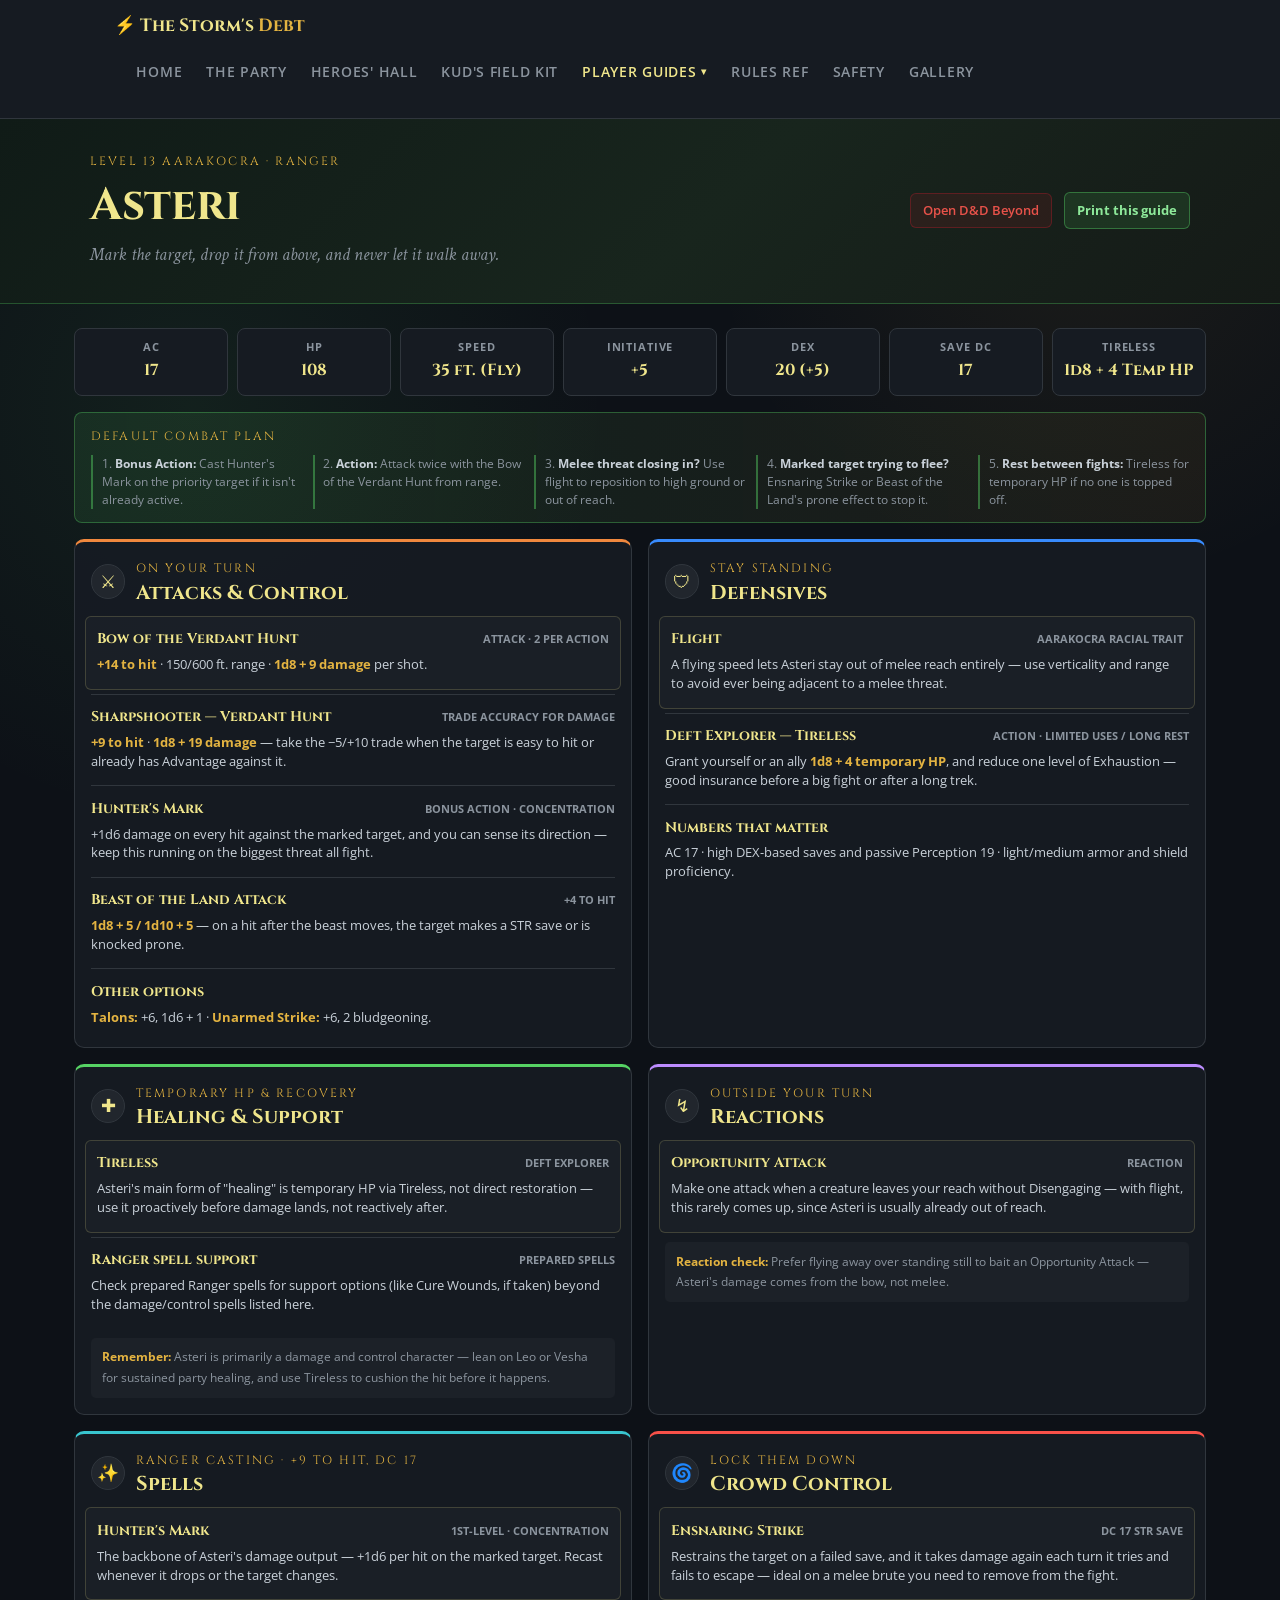
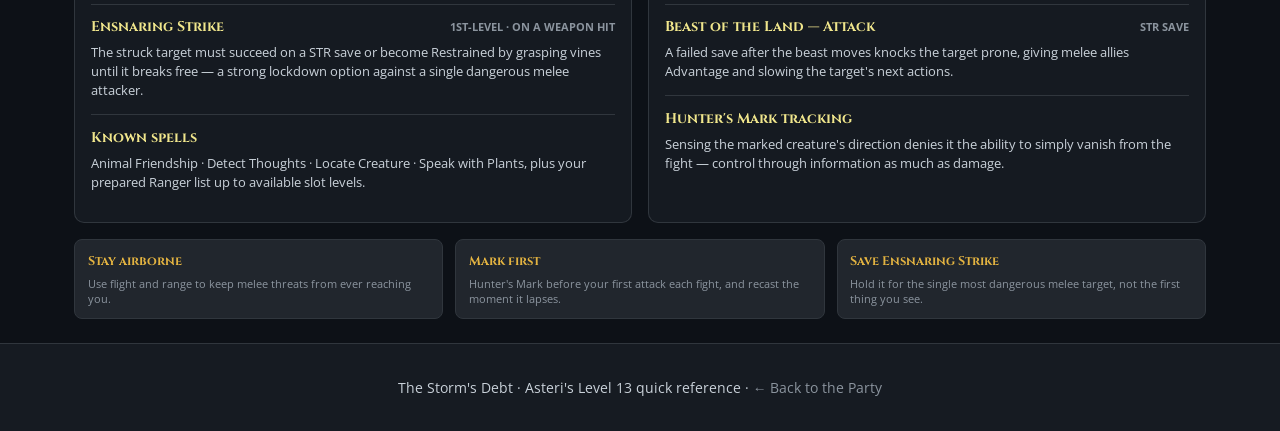
==== asteri.html @ c81b8423 "Add battle guides for Jack, Marlo, Leo, Vesha, and Asteri Adds five new player battle guides matchin" ====
<!DOCTYPE html>
<html lang="en">
<head>
  <meta charset="UTF-8" />
  <meta name="viewport" content="width=device-width, initial-scale=1.0" />
  <title>Asteri's Battle Guide — The Storm's Debt</title>
  <link rel="stylesheet" href="style.css" />
</head>
<body class="ability-page">

<nav class="site-nav">
  <div class="nav-inner">
    <a href="index.html" class="nav-brand">⚡ The Storm's <span>Debt</span></a>
    <ul class="nav-links">
      <li><a href="index.html">Home</a></li>
      <li><a href="party.html">The Party</a></li>
      <li><a href="bastion.html">Heroes' Hall</a></li>
      <li><a href="kud.html">Kud's Field Kit</a></li>
      <li class="nav-dropdown">
        <a href="party.html" class="nav-dropdown-toggle active">Player Guides <span class="nav-dropdown-caret" aria-hidden="true">&#9662;</span></a>
        <ul class="nav-dropdown-menu">
        <li><a href="kaelen.html">Kaelen</a></li>
        <li><a href="leo.html">Leo</a></li>
        <li><a href="asteri.html" class="active">Asteri</a></li>
        <li><a href="jack.html">Jack</a></li>
        <li><a href="marlo.html">Marlo</a></li>
        <li><a href="vesha.html">Vesha</a></li>
        </ul>
      </li>
      <li><a href="rules.html">Rules Ref</a></li>
      <li><a href="safety.html">Safety</a></li>
      <li><a href="gallery.html">Gallery</a></li>
    </ul>
  </div>
</nav>

<header class="kaelen-header">
  <div class="kaelen-header-inner">
    <div>
      <p class="section-label">Level 13 Aarakocra · Ranger</p>
      <h1>Asteri</h1>
      <p class="kaelen-tagline">Mark the target, drop it from above, and never let it walk away.</p>
    </div>
    <div class="kaelen-header-actions">
      <a class="ddb-link" href="https://www.dndbeyond.com/characters/110122869" target="_blank" rel="noopener">Open D&amp;D Beyond</a>
      <button class="print-button" type="button" onclick="window.print()">Print this guide</button>
    </div>
  </div>
</header>

<main class="ability-sheet">
  <section class="stat-strip" aria-label="Asteri's key statistics">
    <div><span>AC</span><strong>17</strong></div>
    <div><span>HP</span><strong>108</strong></div>
    <div><span>Speed</span><strong>35 ft. (Fly)</strong></div>
    <div><span>Initiative</span><strong>+5</strong></div>
    <div><span>DEX</span><strong>20 (+5)</strong></div>
    <div><span>Save DC</span><strong>17</strong></div>
    <div><span>Tireless</span><strong>1d8 + 4 Temp HP</strong></div>
  </section>

  <section class="turn-card">
    <p class="section-label">Default combat plan</p>
    <ol class="turn-flow">
      <li><strong>Bonus Action:</strong> Cast Hunter's Mark on the priority target if it isn't already active.</li>
      <li><strong>Action:</strong> Attack twice with the Bow of the Verdant Hunt from range.</li>
      <li><strong>Melee threat closing in?</strong> Use flight to reposition to high ground or out of reach.</li>
      <li><strong>Marked target trying to flee?</strong> Ensnaring Strike or Beast of the Land's prone effect to stop it.</li>
      <li><strong>Rest between fights:</strong> Tireless for temporary HP if no one is topped off.</li>
    </ol>
  </section>

  <div class="ability-grid">
    <section class="ability-panel ability-attacks">
      <div class="ability-heading">
        <span class="ability-icon" aria-hidden="true">⚔</span>
        <div><p class="section-label">On your turn</p><h2>Attacks &amp; Control</h2></div>
      </div>

      <article class="ability-item ability-featured">
        <div class="ability-name"><strong>Bow of the Verdant Hunt</strong><span>Attack · 2 per action</span></div>
        <p><strong>+14 to hit</strong> · 150/600 ft. range · <strong>1d8 + 9 damage</strong> per shot.</p>
      </article>

      <article class="ability-item">
        <div class="ability-name"><strong>Sharpshooter — Verdant Hunt</strong><span>Trade accuracy for damage</span></div>
        <p><strong>+9 to hit</strong> · <strong>1d8 + 19 damage</strong> — take the −5/+10 trade when the target is easy to hit or already has Advantage against it.</p>
      </article>

      <article class="ability-item">
        <div class="ability-name"><strong>Hunter's Mark</strong><span>Bonus Action · Concentration</span></div>
        <p>+1d6 damage on every hit against the marked target, and you can sense its direction — keep this running on the biggest threat all fight.</p>
      </article>

      <article class="ability-item">
        <div class="ability-name"><strong>Beast of the Land Attack</strong><span>+4 to hit</span></div>
        <p><strong>1d8 + 5 / 1d10 + 5</strong> — on a hit after the beast moves, the target makes a STR save or is knocked prone.</p>
      </article>

      <article class="ability-item compact">
        <div class="ability-name"><strong>Other options</strong></div>
        <p><strong>Talons:</strong> +6, 1d6 + 1 · <strong>Unarmed Strike:</strong> +6, 2 bludgeoning.</p>
      </article>
    </section>

    <section class="ability-panel ability-defenses">
      <div class="ability-heading">
        <span class="ability-icon" aria-hidden="true">🛡</span>
        <div><p class="section-label">Stay standing</p><h2>Defensives</h2></div>
      </div>

      <article class="ability-item ability-featured">
        <div class="ability-name"><strong>Flight</strong><span>Aarakocra racial trait</span></div>
        <p>A flying speed lets Asteri stay out of melee reach entirely — use verticality and range to avoid ever being adjacent to a melee threat.</p>
      </article>

      <article class="ability-item">
        <div class="ability-name"><strong>Deft Explorer — Tireless</strong><span>Action · Limited uses / Long Rest</span></div>
        <p>Grant yourself or an ally <strong>1d8 + 4 temporary HP</strong>, and reduce one level of Exhaustion — good insurance before a big fight or after a long trek.</p>
      </article>

      <article class="ability-item compact">
        <div class="ability-name"><strong>Numbers that matter</strong></div>
        <p>AC 17 · high DEX-based saves and passive Perception 19 · light/medium armor and shield proficiency.</p>
      </article>
    </section>

    <section class="ability-panel ability-healing">
      <div class="ability-heading">
        <span class="ability-icon" aria-hidden="true">✚</span>
        <div><p class="section-label">Temporary HP &amp; recovery</p><h2>Healing &amp; Support</h2></div>
      </div>

      <article class="ability-item ability-featured">
        <div class="ability-name"><strong>Tireless</strong><span>Deft Explorer</span></div>
        <p>Asteri's main form of "healing" is temporary HP via Tireless, not direct restoration — use it proactively before damage lands, not reactively after.</p>
      </article>

      <article class="ability-item">
        <div class="ability-name"><strong>Ranger spell support</strong><span>Prepared spells</span></div>
        <p>Check prepared Ranger spells for support options (like Cure Wounds, if taken) beyond the damage/control spells listed here.</p>
      </article>

      <p class="panel-reminder"><strong>Remember:</strong> Asteri is primarily a damage and control character — lean on Leo or Vesha for sustained party healing, and use Tireless to cushion the hit before it happens.</p>
    </section>

    <section class="ability-panel ability-reactions">
      <div class="ability-heading">
        <span class="ability-icon" aria-hidden="true">↯</span>
        <div><p class="section-label">Outside your turn</p><h2>Reactions</h2></div>
      </div>

      <article class="ability-item ability-featured">
        <div class="ability-name"><strong>Opportunity Attack</strong><span>Reaction</span></div>
        <p>Make one attack when a creature leaves your reach without Disengaging — with flight, this rarely comes up, since Asteri is usually already out of reach.</p>
      </article>

      <p class="panel-reminder"><strong>Reaction check:</strong> Prefer flying away over standing still to bait an Opportunity Attack — Asteri's damage comes from the bow, not melee.</p>
    </section>

    <section class="ability-panel ability-spells">
      <div class="ability-heading">
        <span class="ability-icon" aria-hidden="true">✨</span>
        <div><p class="section-label">Ranger casting · +9 to hit, DC 17</p><h2>Spells</h2></div>
      </div>

      <article class="ability-item ability-featured">
        <div class="ability-name"><strong>Hunter's Mark</strong><span>1st-level · Concentration</span></div>
        <p>The backbone of Asteri's damage output — +1d6 per hit on the marked target. Recast whenever it drops or the target changes.</p>
      </article>

      <article class="ability-item">
        <div class="ability-name"><strong>Ensnaring Strike</strong><span>1st-level · On a weapon hit</span></div>
        <p>The struck target must succeed on a STR save or become Restrained by grasping vines until it breaks free — a strong lockdown option against a single dangerous melee attacker.</p>
      </article>

      <article class="ability-item">
        <div class="ability-name"><strong>Known spells</strong></div>
        <p>Animal Friendship · Detect Thoughts · Locate Creature · Speak with Plants, plus your prepared Ranger list up to available slot levels.</p>
      </article>
    </section>

    <section class="ability-panel ability-cc">
      <div class="ability-heading">
        <span class="ability-icon" aria-hidden="true">🌀</span>
        <div><p class="section-label">Lock them down</p><h2>Crowd Control</h2></div>
      </div>

      <article class="ability-item ability-featured">
        <div class="ability-name"><strong>Ensnaring Strike</strong><span>DC 17 STR save</span></div>
        <p>Restrains the target on a failed save, and it takes damage again each turn it tries and fails to escape — ideal on a melee brute you need to remove from the fight.</p>
      </article>

      <article class="ability-item">
        <div class="ability-name"><strong>Beast of the Land — Attack</strong><span>STR save</span></div>
        <p>A failed save after the beast moves knocks the target prone, giving melee allies Advantage and slowing the target's next actions.</p>
      </article>

      <article class="ability-item compact">
        <div class="ability-name"><strong>Hunter's Mark tracking</strong></div>
        <p>Sensing the marked creature's direction denies it the ability to simply vanish from the fight — control through information as much as damage.</p>
      </article>
    </section>
  </div>

  <section class="quick-reminders">
    <div><strong>Stay airborne</strong><span>Use flight and range to keep melee threats from ever reaching you.</span></div>
    <div><strong>Mark first</strong><span>Hunter's Mark before your first attack each fight, and recast the moment it lapses.</span></div>
    <div><strong>Save Ensnaring Strike</strong><span>Hold it for the single most dangerous melee target, not the first thing you see.</span></div>
  </section>
</main>

<footer class="site-footer">
  <p>The Storm's Debt · Asteri's Level 13 quick reference · <a href="party.html">← Back to the Party</a></p>
</footer>

</body>
</html>
---- style.css ----
/* The Storm's Debt — Player Site Styles */

@import url('https://fonts.googleapis.com/css2?family=Cinzel:wght@400;600;700&family=Crimson+Text:ital,wght@0,400;0,600;1,400&family=Open+Sans:wght@400;600&display=swap');

:root {
  --bg:         #0d1117;
  --surface:    #161b22;
  --card:       #21262d;
  --border:     #30363d;
  --text:       #c9d1d9;
  --text-muted: #8b949e;
  --accent:     #388bfd;
  --gold:       #e3b341;
  --lightning:  #f0e68c;
  --danger:     #f85149;
  --success:    #56d364;
  --radius:     8px;
}

*, *::before, *::after { box-sizing: border-box; margin: 0; padding: 0; }

html { scroll-behavior: smooth; }

body {
  background: var(--bg);
  color: var(--text);
  font-family: 'Open Sans', sans-serif;
  font-size: 16px;
  line-height: 1.7;
  min-height: 100vh;
}

/* ── Typography ───────────────────────────────────────────────── */
h1, h2, h3, h4 {
  font-family: 'Cinzel', serif;
  line-height: 1.2;
  color: var(--lightning);
}

h1 { font-size: clamp(1.8rem, 4vw, 2.8rem); }
h2 { font-size: clamp(1.3rem, 3vw, 1.9rem); margin-bottom: .5rem; }
h3 { font-size: 1.2rem; color: var(--gold); }
h4 { font-size: 1rem; color: var(--accent); }

p { margin-bottom: 1rem; color: var(--text); }
p:last-child { margin-bottom: 0; }

a { color: var(--accent); text-decoration: none; transition: color .2s; }
a:hover { color: var(--lightning); }

strong { color: var(--gold); }
em { font-family: 'Crimson Text', serif; font-style: italic; color: var(--text-muted); }

ul, ol { padding-left: 1.4rem; margin-bottom: 1rem; }
li { margin-bottom: .3rem; }

hr {
  border: none;
  border-top: 1px solid var(--border);
  margin: 2rem 0;
}

/* ── Navigation ───────────────────────────────────────────────── */
.site-nav {
  background: var(--surface);
  border-bottom: 1px solid var(--border);
  position: sticky;
  top: 0;
  z-index: 100;
}

.nav-inner {
  max-width: 1100px;
  margin: 0 auto;
  padding: .75rem 1.5rem;
  display: flex;
  align-items: center;
  justify-content: space-between;
  gap: 1rem;
  flex-wrap: wrap;
}

.nav-brand {
  font-family: 'Cinzel', serif;
  font-size: 1.1rem;
  font-weight: 700;
  color: var(--lightning);
  white-space: nowrap;
}

.nav-brand span { color: var(--gold); }

.nav-links {
  display: flex;
  gap: 1.5rem;
  list-style: none;
  flex-wrap: wrap;
}

.nav-links a {
  color: var(--text-muted);
  font-size: .9rem;
  font-weight: 600;
  text-transform: uppercase;
  letter-spacing: .05em;
  transition: color .2s;
}

.nav-links a:hover,
.nav-links a.active { color: var(--lightning); }

.nav-dropdown {
  position: relative;
}

.nav-dropdown-toggle {
  display: inline-flex;
  align-items: center;
  gap: .3rem;
  background: none;
  border: none;
  cursor: pointer;
  font: inherit;
  color: var(--text-muted);
  font-size: .9rem;
  font-weight: 600;
  text-transform: uppercase;
  letter-spacing: .05em;
  padding: 0;
  transition: color .2s;
}

.nav-dropdown-toggle:hover,
.nav-dropdown-toggle.active,
.nav-dropdown:hover .nav-dropdown-toggle,
.nav-dropdown:focus-within .nav-dropdown-toggle { color: var(--lightning); }

.nav-dropdown-caret {
  font-size: .65rem;
  transition: transform .2s;
}

.nav-dropdown:hover .nav-dropdown-caret,
.nav-dropdown:focus-within .nav-dropdown-caret { transform: rotate(180deg); }

.nav-dropdown-menu {
  position: absolute;
  top: 100%;
  left: 0;
  margin-top: .6rem;
  min-width: 160px;
  background: var(--card);
  border: 1px solid var(--border);
  border-radius: var(--radius);
  box-shadow: 0 8px 24px rgba(0,0,0,.35);
  list-style: none;
  padding: .4rem;
  opacity: 0;
  visibility: hidden;
  transform: translateY(-4px);
  transition: opacity .15s, transform .15s, visibility .15s;
  z-index: 200;
}

.nav-dropdown:hover .nav-dropdown-menu,
.nav-dropdown:focus-within .nav-dropdown-menu {
  opacity: 1;
  visibility: visible;
  transform: translateY(0);
}

.nav-dropdown-menu li { margin: 0; }

.nav-dropdown-menu a {
  display: block;
  padding: .4rem .6rem;
  border-radius: 6px;
  font-size: .82rem;
  font-weight: 600;
  text-transform: none;
  letter-spacing: normal;
  white-space: nowrap;
  color: var(--text-muted);
}

.nav-dropdown-menu a:hover,
.nav-dropdown-menu a.active {
  background: rgba(240,230,140,.08);
  color: var(--lightning);
}

/* ── Hero Banner ──────────────────────────────────────────────── */
.hero {
  background: linear-gradient(160deg, #0a0e14 0%, #0d1a2e 50%, #0a0e14 100%);
  border-bottom: 1px solid var(--border);
  padding: 4rem 1.5rem;
  text-align: center;
  position: relative;
  overflow: hidden;
}

.hero::before {
  content: '';
  position: absolute;
  inset: 0;
  background:
    radial-gradient(ellipse 60% 40% at 50% 0%, rgba(56,139,253,.12) 0%, transparent 70%),
    radial-gradient(ellipse 30% 20% at 70% 30%, rgba(240,230,140,.06) 0%, transparent 60%);
  pointer-events: none;
}

.hero-eyebrow {
  font-family: 'Cinzel', serif;
  font-size: .8rem;
  letter-spacing: .2em;
  text-transform: uppercase;
  color: var(--gold);
  margin-bottom: .75rem;
}

.hero h1 { margin-bottom: 1rem; }

.hero-sub {
  font-family: 'Crimson Text', serif;
  font-size: 1.25rem;
  color: var(--text-muted);
  max-width: 600px;
  margin: 0 auto 1.5rem;
  font-style: italic;
}

.hero-tag {
  display: inline-block;
  background: rgba(56,139,253,.15);
  border: 1px solid rgba(56,139,253,.35);
  border-radius: 20px;
  padding: .3rem .9rem;
  font-size: .85rem;
  color: var(--accent);
  font-weight: 600;
  margin: .25rem;
}

/* ── Page Header (non-home pages) ─────────────────────────────── */
.page-header {
  background: var(--surface);
  border-bottom: 1px solid var(--border);
  padding: 2.5rem 1.5rem;
  text-align: center;
}

.page-header h1 { margin-bottom: .5rem; }
.page-header p { color: var(--text-muted); font-style: italic; font-family: 'Crimson Text', serif; font-size: 1.1rem; }

/* ── Layout ───────────────────────────────────────────────────── */
.container {
  max-width: 1100px;
  margin: 0 auto;
  padding: 3rem 1.5rem;
}

.section { margin-bottom: 3.5rem; }
.section-label {
  font-family: 'Cinzel', serif;
  font-size: .75rem;
  letter-spacing: .18em;
  text-transform: uppercase;
  color: var(--gold);
  margin-bottom: .5rem;
}

.grid-2 { display: grid; grid-template-columns: repeat(auto-fit, minmax(280px, 1fr)); gap: 1.25rem; }
.grid-3 { display: grid; grid-template-columns: repeat(auto-fit, minmax(220px, 1fr)); gap: 1.25rem; }

/* ── Cards ────────────────────────────────────────────────────── */
.card {
  background: var(--card);
  border: 1px solid var(--border);
  border-radius: var(--radius);
  padding: 1.5rem;
  transition: border-color .2s, transform .15s;
}

.card:hover {
  border-color: var(--accent);
  transform: translateY(-2px);
}

.card-title {
  font-family: 'Cinzel', serif;
  font-size: 1.1rem;
  color: var(--lightning);
  margin-bottom: .25rem;
}

.card-sub {
  font-size: .85rem;
  color: var(--gold);
  margin-bottom: .75rem;
  font-weight: 600;
}

.card-meta {
  font-size: .8rem;
  color: var(--text-muted);
}

/* ── Character Cards ──────────────────────────────────────────── */
.char-card {
  background: var(--card);
  border: 1px solid var(--border);
  border-radius: var(--radius);
  padding: 1.25rem 1.5rem;
  transition: border-color .2s;
}

.char-card:hover { border-color: var(--gold); }

.char-name {
  font-family: 'Cinzel', serif;
  font-size: 1.15rem;
  color: var(--lightning);
}

.char-class {
  font-size: .9rem;
  color: var(--accent);
  font-weight: 600;
  margin-bottom: .5rem;
}

.char-race {
  font-size: .85rem;
  color: var(--gold);
  margin-bottom: .75rem;
}

.char-player {
  font-size: .8rem;
  color: var(--text-muted);
  text-transform: uppercase;
  letter-spacing: .05em;
}

.badge {
  display: inline-block;
  background: rgba(227,179,65,.15);
  border: 1px solid rgba(227,179,65,.3);
  border-radius: 4px;
  padding: .1rem .5rem;
  font-size: .75rem;
  color: var(--gold);
  font-weight: 600;
  margin-right: .25rem;
}

.badge-blue {
  background: rgba(56,139,253,.15);
  border-color: rgba(56,139,253,.3);
  color: var(--accent);
}

.badge-green {
  background: rgba(86,211,100,.12);
  border-color: rgba(86,211,100,.3);
  color: var(--success);
}

/* ── Tables ───────────────────────────────────────────────────── */
.table-wrap { overflow-x: auto; margin: 1rem 0; border-radius: var(--radius); border: 1px solid var(--border); }

table {
  width: 100%;
  border-collapse: collapse;
  font-size: .9rem;
}

thead { background: var(--surface); }

th {
  text-align: left;
  padding: .75rem 1rem;
  font-family: 'Cinzel', serif;
  font-size: .8rem;
  font-weight: 600;
  color: var(--gold);
  letter-spacing: .06em;
  text-transform: uppercase;
  border-bottom: 1px solid var(--border);
  white-space: nowrap;
}

td {
  padding: .7rem 1rem;
  border-bottom: 1px solid rgba(48,54,61,.6);
  vertical-align: top;
}

tr:last-child td { border-bottom: none; }
tr:hover td { background: rgba(255,255,255,.02); }

/* ── Callouts ─────────────────────────────────────────────────── */
.callout {
  border-radius: var(--radius);
  padding: 1rem 1.25rem;
  margin: 1.25rem 0;
  border-left: 3px solid;
}

.callout-info {
  background: rgba(56,139,253,.08);
  border-color: var(--accent);
}

.callout-warn {
  background: rgba(240,230,140,.07);
  border-color: var(--lightning);
}

.callout-danger {
  background: rgba(248,81,73,.08);
  border-color: var(--danger);
}

.callout-success {
  background: rgba(86,211,100,.08);
  border-color: var(--success);
}

.callout-title {
  font-family: 'Cinzel', serif;
  font-size: .85rem;
  font-weight: 700;
  text-transform: uppercase;
  letter-spacing: .08em;
  margin-bottom: .4rem;
}

/* ── Facility Grid ────────────────────────────────────────────── */
.facility-card {
  background: var(--card);
  border: 1px solid var(--border);
  border-radius: var(--radius);
  padding: 1rem 1.25rem;
}

.facility-name {
  font-family: 'Cinzel', serif;
  font-size: 1rem;
  color: var(--lightning);
  margin-bottom: .2rem;
}

.facility-steward {
  font-size: .8rem;
  color: var(--gold);
  margin-bottom: .5rem;
}

.facility-desc {
  font-size: .875rem;
  color: var(--text-muted);
  line-height: 1.5;
}

/* ── Quote Block ──────────────────────────────────────────────── */
blockquote {
  background: var(--surface);
  border-left: 3px solid var(--gold);
  border-radius: 0 var(--radius) var(--radius) 0;
  padding: 1rem 1.25rem;
  margin: 1.25rem 0;
  font-family: 'Crimson Text', serif;
  font-size: 1.1rem;
  font-style: italic;
  color: var(--text-muted);
}

/* ── Footer ───────────────────────────────────────────────────── */
.site-footer {
  background: var(--surface);
  border-top: 1px solid var(--border);
  text-align: center;
  padding: 2rem 1.5rem;
  font-size: .85rem;
  color: var(--text-muted);
}

.site-footer a { color: var(--text-muted); }
.site-footer a:hover { color: var(--accent); }

/* ── D&D Beyond Link ──────────────────────────────────────────── */
.ddb-link {
  display: inline-flex;
  align-items: center;
  gap: .35rem;
  margin-top: .85rem;
  padding: .35rem .75rem;
  background: rgba(190,30,45,.12);
  border: 1px solid rgba(190,30,45,.35);
  border-radius: 6px;
  font-size: .8rem;
  font-weight: 600;
  color: #e8524a;
  text-decoration: none;
  transition: background .2s, border-color .2s, color .2s;
}

.ddb-link:hover {
  background: rgba(190,30,45,.22);
  border-color: rgba(190,30,45,.6);
  color: #f0756e;
}

.ddb-icon {
  width: 16px;
  height: 16px;
  object-fit: contain;
  flex-shrink: 0;
  image-rendering: auto;
}

.character-guide-link {
  color: var(--lightning);
  background: rgba(240,230,140,.08);
  border-color: rgba(240,230,140,.35);
}

/* ── Kaelen Ability Guide ────────────────────────────────────── */
.ability-page {
  background:
    radial-gradient(circle at 15% 20%, rgba(86,211,100,.08), transparent 26rem),
    radial-gradient(circle at 85% 10%, rgba(227,179,65,.07), transparent 24rem),
    var(--bg);
}

.kaelen-header {
  border-bottom: 1px solid rgba(86,211,100,.3);
  background: linear-gradient(135deg, #101b17, #18251d 55%, #151a17);
  padding: 2rem 1.5rem;
}

.kaelen-header-inner {
  max-width: 1100px;
  margin: 0 auto;
  display: flex;
  align-items: center;
  justify-content: space-between;
  gap: 1.5rem;
}

.kaelen-tagline {
  color: var(--text-muted);
  font-family: 'Crimson Text', serif;
  font-size: 1.15rem;
  font-style: italic;
  margin: .4rem 0 0;
}

.kaelen-header-actions {
  display: flex;
  align-items: center;
  justify-content: flex-end;
  gap: .75rem;
  flex-wrap: wrap;
}

.kaelen-header-actions .ddb-link { margin-top: 0; }

.print-button {
  background: rgba(86,211,100,.12);
  border: 1px solid rgba(86,211,100,.4);
  border-radius: 6px;
  color: #8ee99a;
  cursor: pointer;
  font: inherit;
  font-size: .8rem;
  font-weight: 700;
  padding: .42rem .75rem;
}

.print-button:hover {
  border-color: var(--success);
  color: #b2f5ba;
}

.ability-sheet {
  max-width: 1180px;
  margin: 0 auto;
  padding: 1.5rem;
}

.stat-strip {
  display: grid;
  grid-template-columns: repeat(7, 1fr);
  gap: .55rem;
  margin-bottom: 1rem;
}

.stat-strip div {
  background: var(--surface);
  border: 1px solid var(--border);
  border-radius: var(--radius);
  padding: .65rem .5rem;
  text-align: center;
}

.stat-strip span {
  display: block;
  color: var(--text-muted);
  font-size: .66rem;
  font-weight: 700;
  letter-spacing: .08em;
  text-transform: uppercase;
}

.stat-strip strong {
  display: block;
  color: var(--lightning);
  font-family: 'Cinzel', serif;
  font-size: 1rem;
}

.turn-card {
  background: linear-gradient(90deg, rgba(86,211,100,.1), rgba(227,179,65,.06));
  border: 1px solid rgba(86,211,100,.35);
  border-radius: var(--radius);
  margin-bottom: 1rem;
  padding: .85rem 1rem;
}

.turn-flow {
  display: grid;
  grid-template-columns: repeat(5, 1fr);
  gap: .65rem;
  list-style-position: inside;
  margin: 0;
  padding: 0;
}

.turn-flow li {
  border-left: 2px solid rgba(86,211,100,.45);
  color: var(--text-muted);
  font-size: .78rem;
  line-height: 1.45;
  margin: 0;
  padding-left: .55rem;
}

.turn-flow strong { color: var(--text); }

.ability-grid {
  display: grid;
  grid-template-columns: repeat(2, minmax(0, 1fr));
  gap: 1rem;
}

.ability-panel {
  background: rgba(22,27,34,.94);
  border: 1px solid var(--border);
  border-radius: 10px;
  padding: 1rem;
  break-inside: avoid;
}

.ability-attacks { border-top: 3px solid #f0883e; }
.ability-defenses { border-top: 3px solid var(--accent); }
.ability-healing { border-top: 3px solid var(--success); }
.ability-reactions { border-top: 3px solid #bc8cff; }
.ability-spells { border-top: 3px solid #39c5cf; }
.ability-cc { border-top: 3px solid var(--danger); }

.ability-heading {
  display: flex;
  align-items: center;
  gap: .65rem;
  margin-bottom: .7rem;
}

.ability-heading .section-label { margin-bottom: .12rem; }
.ability-heading h2 { font-size: 1.25rem; margin: 0; }

.ability-icon {
  display: grid;
  place-items: center;
  width: 2.15rem;
  height: 2.15rem;
  border: 1px solid var(--border);
  border-radius: 50%;
  background: var(--card);
  color: var(--lightning);
  font-size: 1.1rem;
  flex: 0 0 auto;
}

.ability-item {
  border-top: 1px solid var(--border);
  padding: .65rem 0;
}

.ability-item:first-of-type { border-top: 0; }

.ability-item p {
  font-size: .8rem;
  line-height: 1.48;
  margin-bottom: .25rem;
}

.ability-item.compact { padding-bottom: 0; }

.ability-featured {
  background: rgba(255,255,255,.025);
  border: 1px solid rgba(240,230,140,.18) !important;
  border-radius: 6px;
  margin: 0 -.35rem .25rem;
  padding: .65rem;
}

.ability-name {
  display: flex;
  align-items: baseline;
  justify-content: space-between;
  gap: .75rem;
  margin-bottom: .25rem;
}

.ability-name strong {
  color: var(--lightning);
  font-family: 'Cinzel', serif;
  font-size: .88rem;
}

.ability-name span {
  color: var(--text-muted);
  font-size: .68rem;
  font-weight: 700;
  text-align: right;
  text-transform: uppercase;
}

.ability-note {
  color: var(--text-muted);
  font-size: .73rem !important;
}

.choice-grid {
  display: grid;
  grid-template-columns: repeat(2, minmax(0, 1fr));
  gap: .3rem .75rem;
  color: var(--text-muted);
  font-size: .72rem;
  line-height: 1.4;
}

.choice-grid b { color: var(--gold); }

.panel-reminder {
  background: rgba(255,255,255,.03);
  border-radius: 5px;
  color: var(--text-muted);
  font-size: .75rem;
  margin-top: .6rem;
  padding: .6rem .7rem;
}

.quick-reminders {
  display: grid;
  grid-template-columns: repeat(3, 1fr);
  gap: .75rem;
  margin-top: 1rem;
}

.quick-reminders div {
  background: var(--card);
  border: 1px solid var(--border);
  border-radius: var(--radius);
  padding: .7rem .8rem;
}

.quick-reminders strong {
  display: block;
  font-family: 'Cinzel', serif;
  font-size: .78rem;
}

.quick-reminders span {
  color: var(--text-muted);
  display: block;
  font-size: .7rem;
  line-height: 1.4;
  margin-top: .2rem;
}

@media (max-width: 850px) {
  .kaelen-header-inner { align-items: flex-start; flex-direction: column; }
  .kaelen-header-actions { justify-content: flex-start; }
  .stat-strip { grid-template-columns: repeat(4, 1fr); }
  .turn-flow { grid-template-columns: 1fr; }
  .ability-grid { grid-template-columns: 1fr; }
}

@media (max-width: 500px) {
  .stat-strip { grid-template-columns: repeat(2, 1fr); }
  .choice-grid, .quick-reminders { grid-template-columns: 1fr; }
}

@media print {
  @page { size: landscape; margin: .2in; }
  .ability-page { background: #fff; color: #111; font-size: 8px; }
  .ability-page .site-nav,
  .ability-page .site-footer,
  .kaelen-header-actions { display: none; }
  .kaelen-header {
    background: none;
    border-color: #888;
    padding: 0 0 .06in;
  }
  .kaelen-header h1 { font-size: 18px; }
  .kaelen-tagline { display: none; }
  .kaelen-header h1,
  .ability-page h2,
  .ability-page strong,
  .ability-name strong { color: #111; }
  .kaelen-tagline,
  .ability-page p,
  .turn-flow li,
  .ability-note,
  .panel-reminder,
  .quick-reminders span { color: #333; }
  .ability-sheet { max-width: none; padding: .06in 0 0; }
  .stat-strip { gap: .035in; margin-bottom: .045in; }
  .stat-strip div { background: none; border-color: #aaa; padding: .025in; }
  .stat-strip span { color: #444; }
  .stat-strip strong { color: #111; font-size: 8px; }
  .turn-card { background: none; border-color: #777; margin-bottom: .045in; padding: .035in; }
  .turn-flow { gap: .035in; }
  .turn-flow li { color: #222; font-size: 6.2px; line-height: 1.2; }
  .ability-grid { grid-template-columns: repeat(4, minmax(0, 1fr)); gap: .045in; }
  .ability-panel { background: none; border-color: #777; padding: .045in; }
  .ability-heading { margin-bottom: .015in; }
  .ability-heading h2 { font-size: 9px; }
  .ability-icon { display: none; }
  .ability-item { border-color: #bbb; padding: .02in 0; }
  .ability-featured { background: none; border-color: #999 !important; padding: .025in; }
  .ability-item p { color: #222; font-size: 6.2px; line-height: 1.18; margin-bottom: .012in; }
  .ability-name { gap: .03in; margin-bottom: .01in; }
  .ability-name strong { font-size: 6.8px; }
  .ability-name span, .choice-grid, .panel-reminder { color: #333; font-size: 5.7px; line-height: 1.18; }
  .choice-grid { grid-template-columns: 1fr; gap: .01in; }
  .panel-reminder { margin-top: .025in; padding: .025in; }
  .quick-reminders { gap: .035in; margin-top: .04in; }
  .quick-reminders div { background: none; border-color: #999; padding: .025in; }
  .quick-reminders strong { font-size: 6.5px; }
  .quick-reminders span { font-size: 5.8px; line-height: 1.18; }
  .section-label { color: #333; }
}

/* ── Gallery ──────────────────────────────────────────────────── */
.gallery-timeline {
  margin-top: 1.5rem;
  display: flex;
  flex-direction: column;
  gap: 2rem;
}

.gallery-date-group {
  display: flex;
  flex-direction: column;
  gap: .9rem;
}

.gallery-date-header {
  display: flex;
  align-items: center;
  gap: .85rem;
  font-family: 'Cinzel', serif;
  font-size: 1rem;
  letter-spacing: .04em;
  color: var(--gold);
  margin: 0;
}

.gallery-date-header::after {
  content: '';
  flex: 1;
  height: 1px;
  background: linear-gradient(90deg, var(--border), transparent);
}

.gallery-date-count {
  font-family: inherit;
  font-size: .75rem;
  font-weight: 400;
  color: var(--text-muted);
  white-space: nowrap;
}

.gallery-grid {
  display: grid;
  grid-template-columns: repeat(auto-fill, minmax(150px, 180px));
  justify-content: start;
  gap: 1rem;
}

.gallery-item {
  border-radius: var(--radius);
  overflow: hidden;
  border: 1px solid var(--border);
  background: var(--card);
  cursor: pointer;
  transition: border-color .2s, transform .2s, box-shadow .2s;
  position: relative;
  aspect-ratio: 1 / 1;
}

.gallery-item:hover {
  border-color: var(--gold);
  transform: translateY(-3px);
  box-shadow: 0 8px 24px rgba(0,0,0,.4), 0 0 12px rgba(240,230,140,.08);
}

.gallery-item img {
  width: 100%;
  height: 100%;
  display: block;
  object-fit: cover;
  transition: filter .3s;
}

.gallery-item:hover img {
  filter: brightness(1.1);
}

.gallery-caption {
  padding: .6rem .85rem;
  display: flex;
  justify-content: space-between;
  align-items: center;
  gap: .5rem;
}

.gallery-caption strong {
  font-family: 'Cinzel', serif;
  font-size: .85rem;
  color: var(--lightning);
}

.gallery-caption span {
  font-size: .75rem;
  color: var(--text-muted);
  white-space: nowrap;
}

/* Lightbox */
.lightbox {
  display: none;
  position: fixed;
  inset: 0;
  z-index: 200;
  background: rgba(0,0,0,.92);
  align-items: center;
  justify-content: center;
  flex-direction: column;
  padding: 2rem;
  cursor: pointer;
}

.lightbox.active {
  display: flex;
}

.lightbox img {
  max-width: 90vw;
  max-height: 80vh;
  border-radius: var(--radius);
  border: 1px solid var(--border);
  box-shadow: 0 12px 40px rgba(0,0,0,.6);
}

.lightbox-close {
  position: absolute;
  top: 1rem;
  right: 1.5rem;
  background: none;
  border: none;
  color: var(--text-muted);
  font-size: 2.5rem;
  cursor: pointer;
  transition: color .2s;
  line-height: 1;
}

.lightbox-close:hover { color: var(--lightning); }

.lightbox-nav {
  position: absolute;
  top: 50%;
  transform: translateY(-50%);
  background: rgba(0,0,0,.4);
  border: 1px solid var(--border);
  color: var(--text-muted);
  font-size: 2rem;
  line-height: 1;
  width: 3rem;
  height: 3rem;
  border-radius: 50%;
  cursor: pointer;
  transition: color .2s, background .2s;
  display: flex;
  align-items: center;
  justify-content: center;
}

.lightbox-nav:hover { color: var(--lightning); background: rgba(0,0,0,.65); }

.lightbox-prev { left: 1.5rem; }
.lightbox-next { right: 1.5rem; }

@media (max-width: 600px) {
  .lightbox-nav { width: 2.25rem; height: 2.25rem; font-size: 1.5rem; }
  .lightbox-prev { left: .5rem; }
  .lightbox-next { right: .5rem; }
}

.lightbox-caption {
  margin-top: 1rem;
  font-family: 'Cinzel', serif;
  font-size: 1rem;
  color: var(--gold);
}

@media (max-width: 900px) {
  .gallery-grid { grid-template-columns: repeat(auto-fill, minmax(120px, 150px)); }
}

@media (max-width: 500px) {
  .gallery-grid { grid-template-columns: repeat(2, 1fr); gap: .6rem; }
  .gallery-date-header { font-size: .85rem; }
}

/* ── Utility ──────────────────────────────────────────────────── */
.text-muted  { color: var(--text-muted); }
.text-gold   { color: var(--gold); }
.text-accent { color: var(--accent); }
.text-center { text-align: center; }
.mt-1  { margin-top: .5rem; }
.mt-2  { margin-top: 1rem; }
.mt-3  { margin-top: 1.5rem; }
.mb-0  { margin-bottom: 0 !important; }
.mb-1  { margin-bottom: .5rem; }
.mb-2  { margin-bottom: 1rem; }

/* ── Field Kit ─────────────────────────────────────────────────── */
.button-row { display: flex; flex-wrap: wrap; gap: .5rem; align-items: center; }

.button {
  border: 1px solid var(--border);
  border-radius: 6px;
  padding: .5rem .8rem;
  color: var(--text);
  background: var(--surface);
  font: inherit;
  font-size: .85rem;
  font-weight: 600;
  cursor: pointer;
  transition: background .2s, border-color .2s, color .2s;
}

.button:hover { border-color: var(--lightning); color: var(--lightning); }
.button-primary { background: rgba(56,139,253,.16); border-color: rgba(56,139,253,.45); color: #8cbcff; }
.button-danger { background: rgba(248,81,73,.12); border-color: rgba(248,81,73,.4); color: #ff8d86; }
.button-success { background: rgba(86,211,100,.12); border-color: rgba(86,211,100,.4); color: #8ee99a; }
.button-quiet { color: var(--text-muted); }

.form-grid { display: grid; grid-template-columns: repeat(auto-fit, minmax(180px, 1fr)); gap: 1rem; }
.form-row { display: flex; flex-direction: column; gap: .35rem; margin-top: 1rem; }
.form-row[hidden] { display: none; }
.form-grid .form-row { margin-top: 0; }
.form-row label { color: var(--gold); font-size: .8rem; font-weight: 600; }
.form-row input, .form-row select {
  width: 100%;
  border: 1px solid var(--border);
  border-radius: 5px;
  padding: .55rem .65rem;
  background: var(--surface);
  color: var(--text);
  font: inherit;
}
.form-row input:focus, .form-row select:focus { outline: 2px solid rgba(56,139,253,.5); border-color: var(--accent); }
.inline-control { display: flex; gap: .4rem; flex-wrap: wrap; }
.inline-control input { flex: 1 1 90px; min-width: 90px; }
.health-display { display: flex; align-items: baseline; gap: .4rem; margin: .5rem 0 .75rem; }
.health-title-row { display: flex; align-items: baseline; justify-content: space-between; gap: 1rem; }
.health-title-row .card-title { margin-bottom: 0; }
.health-ac { text-align: right; }
.health-current { font-family: 'Cinzel', serif; font-size: 2.5rem; color: var(--lightning); }
.health-max-label { color: var(--text-muted); }
.health-bar { height: 10px; overflow: hidden; border-radius: 5px; background: var(--surface); border: 1px solid var(--border); }
.health-bar span { display: block; height: 100%; width: 100%; background: var(--success); transition: width .2s, background .2s; }
.health-bar span.health-critical { background: var(--danger); }
.compact-table { margin-top: .75rem; }
.compact-table th, .compact-table td { padding: .5rem .7rem; }
.roll-log-header { display: flex; align-items: center; justify-content: space-between; gap: 1rem; }
.roll-log { display: flex; flex-direction: column; gap: .5rem; }
.roll-entry {
  padding: .7rem .9rem;
  border: 1px solid var(--border);
  border-left: 3px solid var(--border);
  border-radius: 6px;
  background: var(--card);
  font-size: .85rem;
}
.roll-entry.roll-critical { border-left-color: var(--success); }
.roll-entry.roll-fumble { border-left-color: var(--danger); }
.roll-name { font-family: 'Cinzel', serif; font-size: .85rem; color: var(--lightning); margin-bottom: .4rem; }
.roll-attack-line, .roll-damage-line { display: flex; align-items: baseline; gap: .5rem; margin-top: .15rem; }
.roll-attack-total, .roll-damage-total { font-family: 'Cinzel', serif; font-weight: 700; font-size: 1.3rem; color: var(--text); min-width: 2ch; }
.roll-entry.roll-critical .roll-attack-total,
.roll-entry.roll-critical .roll-damage-total { color: var(--success); }
.roll-entry.roll-fumble .roll-attack-total { color: var(--danger); }
.roll-attack-total.roll-attack-hit { font-weight: 900; color: var(--lightning); text-decoration: underline; text-underline-offset: .15em; }
.roll-attack-detail, .roll-damage-detail { color: var(--text-muted); font-size: .8rem; }
.roll-part-detail { color: var(--text-muted); font-size: .78rem; }
.roll-summary { padding: 1rem; }
.roll-summary-title { font-family: 'Cinzel', serif; color: var(--lightning); font-size: .95rem; }
.roll-summary-stats { display: grid; grid-template-columns: repeat(auto-fit, minmax(80px, 1fr)); gap: .75rem; margin: .75rem 0; }
.roll-summary-stats div { display: flex; flex-direction: column; gap: .1rem; }
.roll-summary-stats strong { font-family: 'Cinzel', serif; color: var(--text); font-size: 1.35rem; }
.roll-summary-stats span { color: var(--text-muted); font-size: .75rem; font-weight: 600; }
.checkbox-label { display: flex; align-items: center; gap: .5rem; color: var(--text); font-size: .85rem; font-weight: 600; cursor: pointer; }
.checkbox-label input[type="checkbox"] { width: 1rem; height: 1rem; accent-color: var(--accent); }

/* ── Responsive ───────────────────────────────────────────────── */
@media (max-width: 600px) {
  .nav-links { gap: .75rem; }
  .nav-links a { font-size: .8rem; }
  .hero { padding: 2.5rem 1rem; }
  .container { padding: 2rem 1rem; }
  table { font-size: .8rem; }
  th, td { padding: .6rem .75rem; }
}
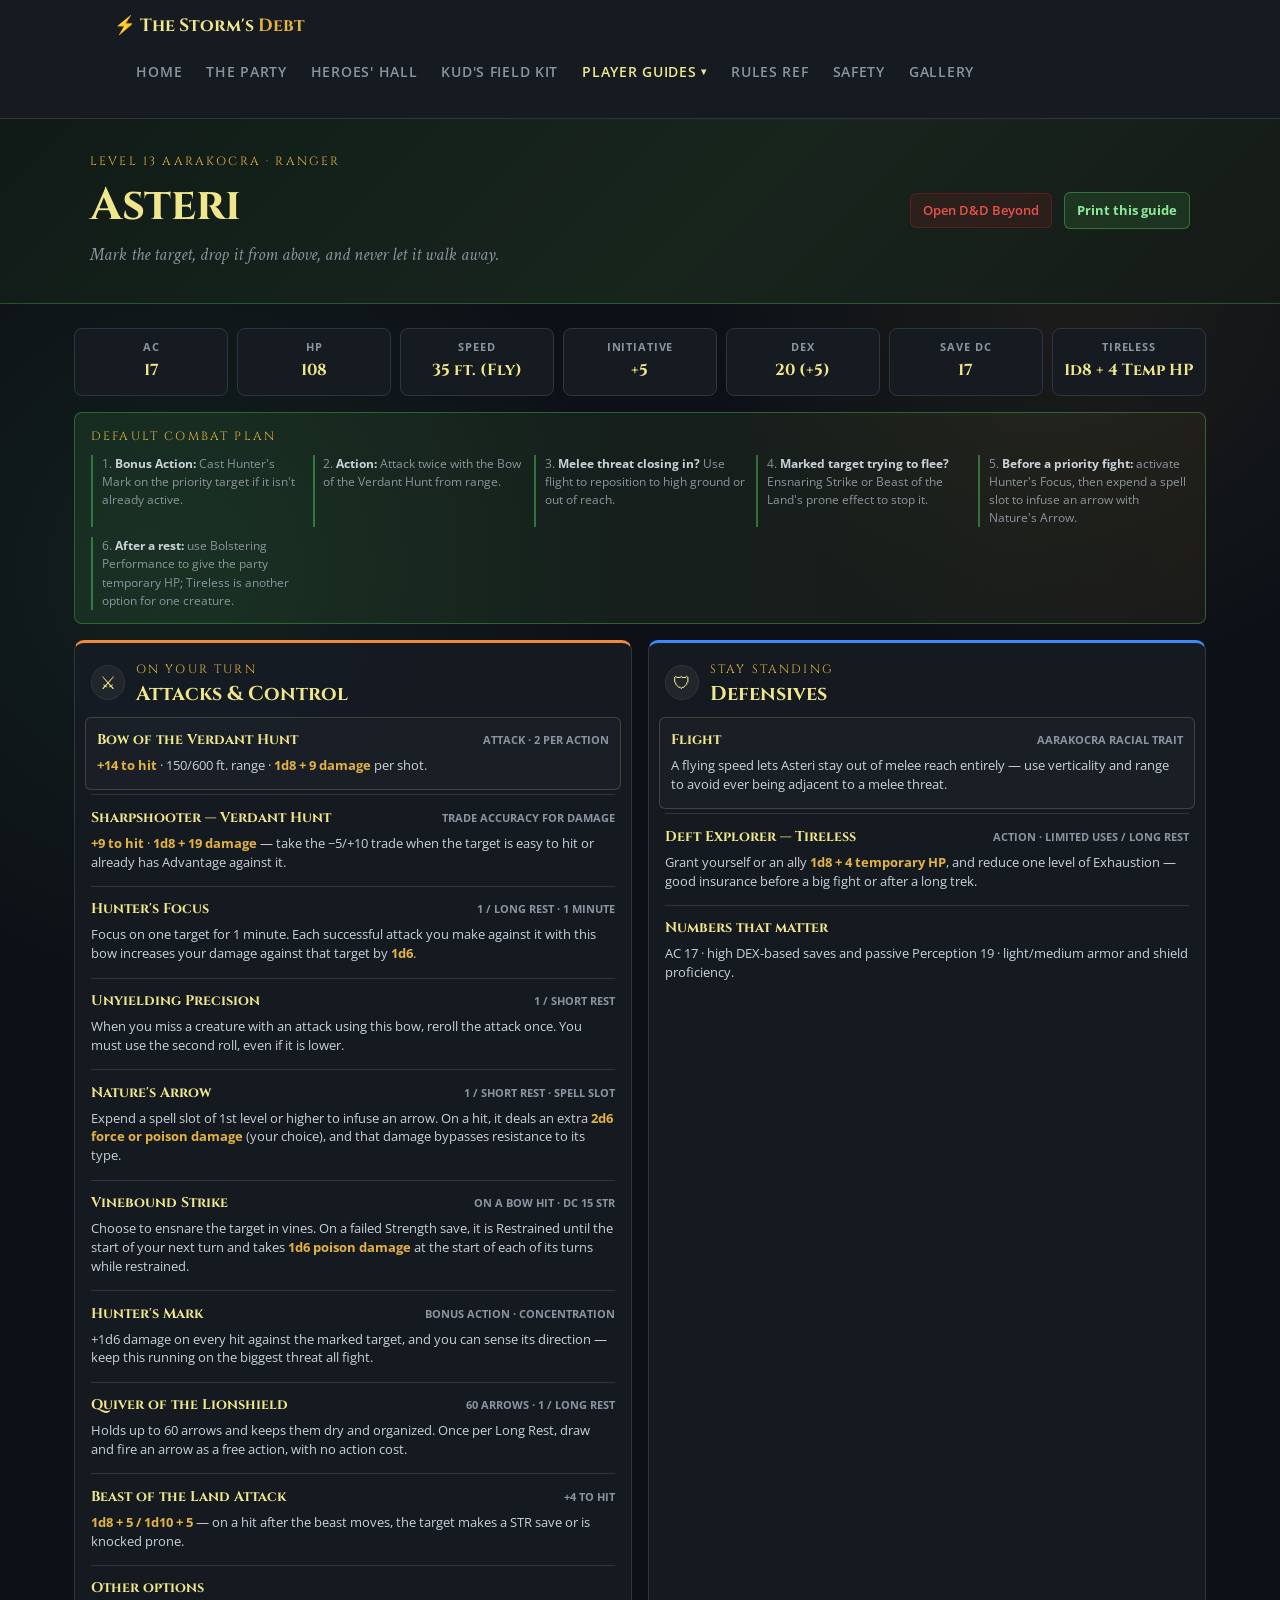
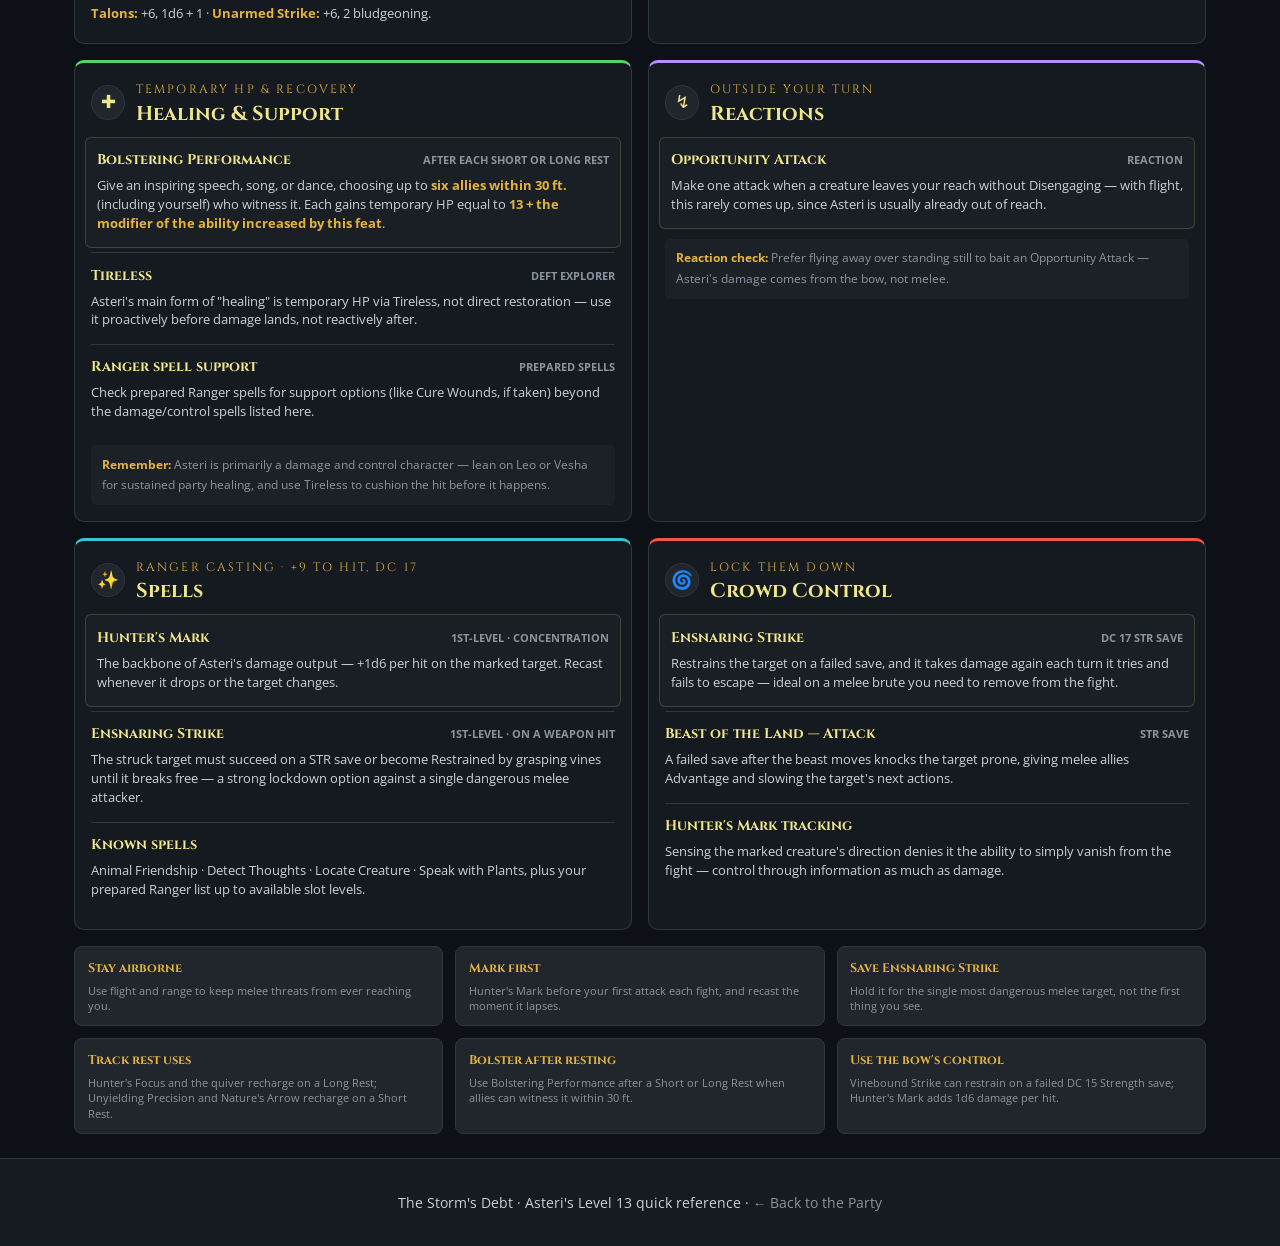
==== commit 660cc874: "Add Asteri's bow and feat abilities Co-authored-by: beardofedu <18329853+beardofedu@users.noreply.gi" ====
--- a/asteri.html
+++ b/asteri.html
@@ -66,7 +66,8 @@
       <li><strong>Action:</strong> Attack twice with the Bow of the Verdant Hunt from range.</li>
       <li><strong>Melee threat closing in?</strong> Use flight to reposition to high ground or out of reach.</li>
       <li><strong>Marked target trying to flee?</strong> Ensnaring Strike or Beast of the Land's prone effect to stop it.</li>
-      <li><strong>Rest between fights:</strong> Tireless for temporary HP if no one is topped off.</li>
+      <li><strong>Before a priority fight:</strong> activate Hunter's Focus, then expend a spell slot to infuse an arrow with Nature's Arrow.</li>
+      <li><strong>After a rest:</strong> use Bolstering Performance to give the party temporary HP; Tireless is another option for one creature.</li>
     </ol>
   </section>
 
@@ -88,8 +89,33 @@
       </article>
 
       <article class="ability-item">
+        <div class="ability-name"><strong>Hunter's Focus</strong><span>1 / Long Rest · 1 minute</span></div>
+        <p>Focus on one target for 1 minute. Each successful attack you make against it with this bow increases your damage against that target by <strong>1d6</strong>.</p>
+      </article>
+
+      <article class="ability-item">
+        <div class="ability-name"><strong>Unyielding Precision</strong><span>1 / Short Rest</span></div>
+        <p>When you miss a creature with an attack using this bow, reroll the attack once. You must use the second roll, even if it is lower.</p>
+      </article>
+
+      <article class="ability-item">
+        <div class="ability-name"><strong>Nature's Arrow</strong><span>1 / Short Rest · Spell slot</span></div>
+        <p>Expend a spell slot of 1st level or higher to infuse an arrow. On a hit, it deals an extra <strong>2d6 force or poison damage</strong> (your choice), and that damage bypasses resistance to its type.</p>
+      </article>
+
+      <article class="ability-item">
+        <div class="ability-name"><strong>Vinebound Strike</strong><span>On a bow hit · DC 15 STR</span></div>
+        <p>Choose to ensnare the target in vines. On a failed Strength save, it is Restrained until the start of your next turn and takes <strong>1d6 poison damage</strong> at the start of each of its turns while restrained.</p>
+      </article>
+
+      <article class="ability-item">
         <div class="ability-name"><strong>Hunter's Mark</strong><span>Bonus Action · Concentration</span></div>
         <p>+1d6 damage on every hit against the marked target, and you can sense its direction — keep this running on the biggest threat all fight.</p>
+      </article>
+
+      <article class="ability-item">
+        <div class="ability-name"><strong>Quiver of the Lionshield</strong><span>60 arrows · 1 / Long Rest</span></div>
+        <p>Holds up to 60 arrows and keeps them dry and organized. Once per Long Rest, draw and fire an arrow as a free action, with no action cost.</p>
       </article>
 
       <article class="ability-item">
@@ -132,6 +158,11 @@
       </div>
 
       <article class="ability-item ability-featured">
+        <div class="ability-name"><strong>Bolstering Performance</strong><span>After each Short or Long Rest</span></div>
+        <p>Give an inspiring speech, song, or dance, choosing up to <strong>six allies within 30 ft.</strong> (including yourself) who witness it. Each gains temporary HP equal to <strong>13 + the modifier of the ability increased by this feat</strong>.</p>
+      </article>
+
+      <article class="ability-item">
         <div class="ability-name"><strong>Tireless</strong><span>Deft Explorer</span></div>
         <p>Asteri's main form of "healing" is temporary HP via Tireless, not direct restoration — use it proactively before damage lands, not reactively after.</p>
       </article>
@@ -207,6 +238,9 @@
     <div><strong>Stay airborne</strong><span>Use flight and range to keep melee threats from ever reaching you.</span></div>
     <div><strong>Mark first</strong><span>Hunter's Mark before your first attack each fight, and recast the moment it lapses.</span></div>
     <div><strong>Save Ensnaring Strike</strong><span>Hold it for the single most dangerous melee target, not the first thing you see.</span></div>
+    <div><strong>Track rest uses</strong><span>Hunter's Focus and the quiver recharge on a Long Rest; Unyielding Precision and Nature's Arrow recharge on a Short Rest.</span></div>
+    <div><strong>Bolster after resting</strong><span>Use Bolstering Performance after a Short or Long Rest when allies can witness it within 30 ft.</span></div>
+    <div><strong>Use the bow's control</strong><span>Vinebound Strike can restrain on a failed DC 15 Strength save; Hunter's Mark adds 1d6 damage per hit.</span></div>
   </section>
 </main>
 
--- a/style.css
+++ b/style.css
@@ -597,12 +597,102 @@
   margin-bottom: 1rem;
 }
 
-.stat-strip div {
+.stat-strip > div {
   background: var(--surface);
   border: 1px solid var(--border);
   border-radius: var(--radius);
   padding: .65rem .5rem;
   text-align: center;
+}
+
+.stat-strip .rune-tracker {
+  grid-column: 1 / -1;
+  text-align: left;
+}
+
+.rune-tracker {
+  transition: border-color .25s, box-shadow .25s;
+}
+
+.rune-tracker-full {
+  border-color: var(--lightning) !important;
+  box-shadow: 0 0 1rem rgba(240,230,140,.55), inset 0 0 .8rem rgba(240,230,140,.12);
+  animation: rune-tracker-glow 1.5s ease-in-out infinite alternate;
+}
+
+@keyframes rune-tracker-glow {
+  from { box-shadow: 0 0 1rem rgba(240,230,140,.45), inset 0 0 .8rem rgba(240,230,140,.1); }
+  to { box-shadow: 0 0 1.6rem rgba(240,230,140,.85), inset 0 0 1rem rgba(240,230,140,.2); }
+}
+
+.rune-tracker-heading,
+.rune-tracker-actions {
+  display: flex;
+  align-items: center;
+  justify-content: space-between;
+  gap: .75rem;
+}
+
+.rune-tracker-heading span {
+  color: var(--gold);
+  font-size: .72rem;
+  font-weight: 700;
+  letter-spacing: .08em;
+  text-transform: uppercase;
+}
+
+.rune-tracker-heading output {
+  color: var(--text-muted);
+  font-size: .75rem;
+}
+
+.rune-slots {
+  display: flex;
+  gap: .55rem;
+  margin: .65rem 0;
+}
+
+.rune-slot {
+  display: grid;
+  place-items: center;
+  padding: 0;
+  width: 1.65rem;
+  height: 1.65rem;
+  border: 1px solid rgba(240,230,140,.45);
+  border-radius: 50%;
+  background: var(--card);
+  color: inherit;
+  cursor: pointer;
+  font: inherit;
+  font-size: 1rem;
+  line-height: 1;
+  transition: background .2s, border-color .2s, box-shadow .2s, transform .2s;
+}
+
+.rune-slot-filled {
+  background: var(--lightning);
+  border-color: var(--lightning);
+  box-shadow: 0 0 .45rem rgba(240,230,140,.5);
+  transform: scale(1.08);
+}
+
+@media (prefers-reduced-motion: reduce) {
+  .rune-slot {
+    transition: none;
+  }
+
+  .rune-slot-filled {
+    transform: none;
+  }
+}
+
+.rune-tracker-actions {
+  justify-content: flex-start;
+}
+
+.rune-tracker-actions .button {
+  padding: .25rem .55rem;
+  font-size: .72rem;
 }
 
 .stat-strip span {
@@ -829,7 +919,10 @@
   .quick-reminders span { color: #333; }
   .ability-sheet { max-width: none; padding: .06in 0 0; }
   .stat-strip { gap: .035in; margin-bottom: .045in; }
-  .stat-strip div { background: none; border-color: #aaa; padding: .025in; }
+  .stat-strip > div { background: none; border-color: #aaa; padding: .025in; }
+  .rune-tracker-full { animation: none; box-shadow: none; }
+  .rune-slots { margin: .02in 0; }
+  .rune-slot { width: .14in; height: .14in; }
   .stat-strip span { color: #444; }
   .stat-strip strong { color: #111; font-size: 8px; }
   .turn-card { background: none; border-color: #777; margin-bottom: .045in; padding: .035in; }
